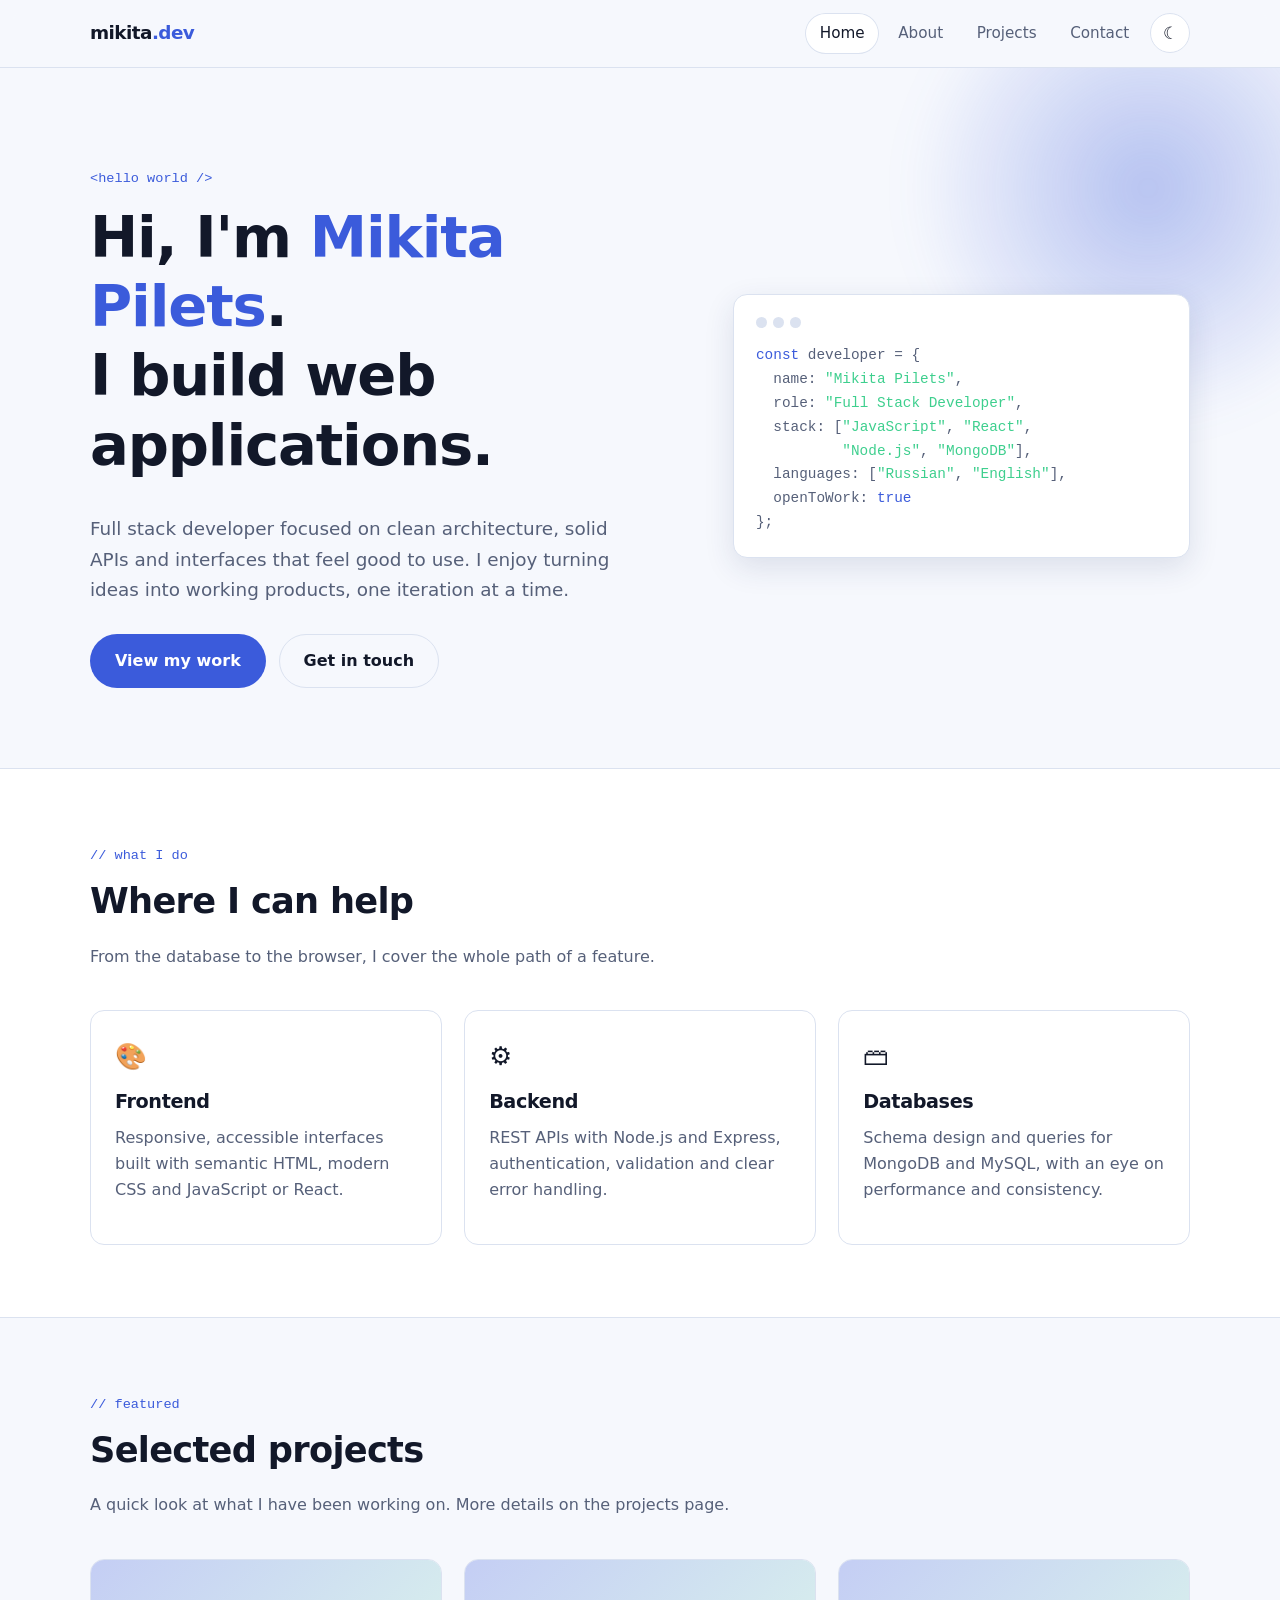
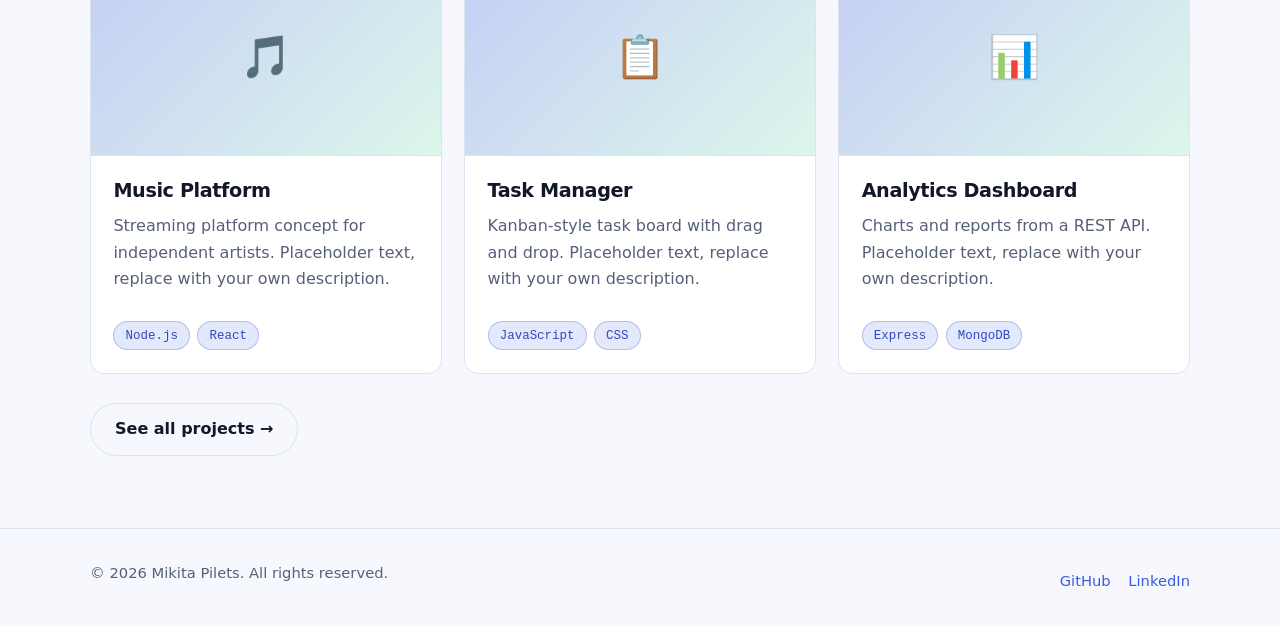
==== index.html @ 9023fb2d "feat: add portfolio website pages, styles and scripts" ====
<!DOCTYPE html>
<html lang="en" data-theme="dark">
<head>
  <meta charset="UTF-8">
  <meta name="viewport" content="width=device-width, initial-scale=1">
  <title>Mikita Pilets | Full Stack Developer</title>
  <meta name="description" content="Portfolio of Mikita Pilets, a full stack developer building web applications with JavaScript, React, Node.js and databases.">
  <meta name="theme-color" content="#0b0f1a">
  <link rel="icon" href="assets/favicon.svg" type="image/svg+xml">
  <link rel="stylesheet" href="css/style.css">
  <!-- Apply the saved theme before first paint to avoid a flash -->
  <script>
    (function () {
      try {
        var saved = localStorage.getItem("theme");
        var light = window.matchMedia("(prefers-color-scheme: light)").matches;
        document.documentElement.setAttribute("data-theme", saved || (light ? "light" : "dark"));
      } catch (e) {}
    })();
  </script>
  <script src="js/main.js" defer></script>
</head>
<body>
  <a class="skip-link" href="#main">Skip to content</a>

  <header class="site-header">
    <div class="container site-header__inner">
      <a class="logo" href="index.html" aria-label="Home">mikita<span>.dev</span></a>
      <nav class="nav" aria-label="Main navigation">
        <ul class="nav__list" id="nav-list">
          <li><a class="nav__link" href="index.html" aria-current="page">Home</a></li>
          <li><a class="nav__link" href="about.html">About</a></li>
          <li><a class="nav__link" href="projects.html">Projects</a></li>
          <li><a class="nav__link" href="contact.html">Contact</a></li>
        </ul>
        <button class="icon-btn" id="theme-toggle" type="button" aria-label="Switch theme">&#9728;</button>
        <button class="icon-btn nav-toggle" id="nav-toggle" type="button" aria-expanded="false" aria-controls="nav-list" aria-label="Toggle menu">&#9776;</button>
      </nav>
    </div>
  </header>

  <main id="main">
    <section class="hero">
      <div class="container hero__grid">
        <div>
          <span class="eyebrow">&lt;hello world /&gt;</span>
          <h1>Hi, I'm <span class="accent">Mikita Pilets</span>.<br>I build web applications.</h1>
          <p class="hero__lead">
            Full stack developer focused on clean architecture, solid APIs and
            interfaces that feel good to use. I enjoy turning ideas into
            working products, one iteration at a time.
          </p>
          <div class="btn-row">
            <a class="btn btn--primary" href="projects.html">View my work</a>
            <a class="btn btn--ghost" href="contact.html">Get in touch</a>
          </div>
        </div>

        <aside class="hero__card" aria-hidden="true">
          <div class="dots"><i></i><i></i><i></i></div>
<pre><span class="k">const</span> developer = {
  name: <span class="s">"Mikita Pilets"</span>,
  role: <span class="s">"Full Stack Developer"</span>,
  stack: [<span class="s">"JavaScript"</span>, <span class="s">"React"</span>,
          <span class="s">"Node.js"</span>, <span class="s">"MongoDB"</span>],
  languages: [<span class="s">"Russian"</span>, <span class="s">"English"</span>],
  openToWork: <span class="k">true</span>
};</pre>
        </aside>
      </div>
    </section>

    <section class="section section--alt">
      <div class="container">
        <div class="section__head reveal">
          <span class="eyebrow">// what I do</span>
          <h2>Where I can help</h2>
          <p class="muted">From the database to the browser, I cover the whole path of a feature.</p>
        </div>

        <div class="grid grid--3">
          <article class="card reveal">
            <div class="card__icon" aria-hidden="true">&#127912;</div>
            <h3>Frontend</h3>
            <p class="muted">Responsive, accessible interfaces built with semantic HTML, modern CSS and JavaScript or React.</p>
          </article>
          <article class="card reveal">
            <div class="card__icon" aria-hidden="true">&#9881;</div>
            <h3>Backend</h3>
            <p class="muted">REST APIs with Node.js and Express, authentication, validation and clear error handling.</p>
          </article>
          <article class="card reveal">
            <div class="card__icon" aria-hidden="true">&#128451;</div>
            <h3>Databases</h3>
            <p class="muted">Schema design and queries for MongoDB and MySQL, with an eye on performance and consistency.</p>
          </article>
        </div>
      </div>
    </section>

    <section class="section">
      <div class="container">
        <div class="section__head reveal">
          <span class="eyebrow">// featured</span>
          <h2>Selected projects</h2>
          <p class="muted">A quick look at what I have been working on. More details on the projects page.</p>
        </div>

        <div class="grid grid--3">
          <article class="card project reveal">
            <div class="project__thumb" aria-hidden="true">&#127925;</div>
            <div class="project__body">
              <h3>Music Platform</h3>
              <p class="muted">Streaming platform concept for independent artists. Placeholder text, replace with your own description.</p>
              <ul class="tags"><li class="tag">Node.js</li><li class="tag">React</li></ul>
            </div>
          </article>
          <article class="card project reveal">
            <div class="project__thumb" aria-hidden="true">&#128203;</div>
            <div class="project__body">
              <h3>Task Manager</h3>
              <p class="muted">Kanban-style task board with drag and drop. Placeholder text, replace with your own description.</p>
              <ul class="tags"><li class="tag">JavaScript</li><li class="tag">CSS</li></ul>
            </div>
          </article>
          <article class="card project reveal">
            <div class="project__thumb" aria-hidden="true">&#128202;</div>
            <div class="project__body">
              <h3>Analytics Dashboard</h3>
              <p class="muted">Charts and reports from a REST API. Placeholder text, replace with your own description.</p>
              <ul class="tags"><li class="tag">Express</li><li class="tag">MongoDB</li></ul>
            </div>
          </article>
        </div>

        <div class="btn-row">
          <a class="btn btn--ghost" href="projects.html">See all projects &rarr;</a>
        </div>
      </div>
    </section>
  </main>

  <footer class="site-footer">
    <div class="container site-footer__inner">
      <p>&copy; <span id="year">2026</span> Mikita Pilets. All rights reserved.</p>
      <ul class="social">
        <li><a href="https://github.com/mykytapilec" target="_blank" rel="noopener noreferrer">GitHub</a></li>
        <li><a href="https://www.linkedin.com/in/YOUR_LINKEDIN/" target="_blank" rel="noopener noreferrer">LinkedIn</a></li>
      </ul>
    </div>
  </footer>
</body>
</html>
---- css/style.css ----
/* ==========================================================================
   Portfolio stylesheet
   Structure: tokens -> base -> layout -> components -> pages -> responsive
   ========================================================================== */

/* ---------- Design tokens ---------- */
:root {
  --bg: #0b0f1a;
  --bg-elevated: #121829;
  --bg-card: #161d31;
  --border: #243049;
  --text: #e6eaf5;
  --text-muted: #98a2bd;
  --accent: #6c8cff;
  --accent-strong: #8aa4ff;
  --accent-contrast: #0b0f1a;
  --success: #3ecf8e;
  --danger: #ff6b7a;
  --shadow: 0 10px 30px rgba(0, 0, 0, 0.35);

  --radius: 14px;
  --radius-sm: 8px;
  --container: 1100px;
  --header-h: 68px;
  --font: system-ui, -apple-system, "Segoe UI", Roboto, "Helvetica Neue", Arial, sans-serif;
  --font-mono: ui-monospace, SFMono-Regular, Menlo, Consolas, monospace;
}

:root[data-theme="light"] {
  --bg: #f6f8fd;
  --bg-elevated: #ffffff;
  --bg-card: #ffffff;
  --border: #dbe2f0;
  --text: #121829;
  --text-muted: #566079;
  --accent: #3b5bdb;
  --accent-strong: #2f4ac0;
  --accent-contrast: #ffffff;
  --shadow: 0 10px 30px rgba(30, 50, 100, 0.12);
}

/* ---------- Base ---------- */
*,
*::before,
*::after {
  box-sizing: border-box;
}

html {
  scroll-behavior: smooth;
  -webkit-text-size-adjust: 100%;
}

body {
  margin: 0;
  font-family: var(--font);
  background: var(--bg);
  color: var(--text);
  line-height: 1.65;
  min-height: 100vh;
  display: flex;
  flex-direction: column;
  transition: background 0.25s ease, color 0.25s ease;
}

main {
  flex: 1;
}

img,
svg {
  max-width: 100%;
  display: block;
}

a {
  color: var(--accent);
  text-decoration: none;
}

a:hover {
  color: var(--accent-strong);
}

h1,
h2,
h3 {
  line-height: 1.2;
  margin: 0 0 0.6em;
  letter-spacing: -0.02em;
}

h1 { font-size: clamp(2.2rem, 5vw, 3.6rem); }
h2 { font-size: clamp(1.6rem, 3.2vw, 2.2rem); }
h3 { font-size: 1.2rem; }

p { margin: 0 0 1em; }

:focus-visible {
  outline: 3px solid var(--accent);
  outline-offset: 3px;
  border-radius: 4px;
}

.skip-link {
  position: absolute;
  left: -999px;
  top: 8px;
  background: var(--accent);
  color: var(--accent-contrast);
  padding: 8px 14px;
  border-radius: var(--radius-sm);
  z-index: 200;
}

.skip-link:focus {
  left: 8px;
}

/* ---------- Layout ---------- */
.container {
  width: min(100% - 2rem, var(--container));
  margin-inline: auto;
}

.section {
  padding: 4.5rem 0;
}

.section--alt {
  background: var(--bg-elevated);
  border-block: 1px solid var(--border);
}

.section__head {
  max-width: 640px;
  margin-bottom: 2.5rem;
}

.eyebrow {
  display: inline-block;
  font-family: var(--font-mono);
  font-size: 0.85rem;
  color: var(--accent);
  margin-bottom: 0.8rem;
}

.muted {
  color: var(--text-muted);
}

/* ---------- Header / navigation ---------- */
.site-header {
  position: sticky;
  top: 0;
  z-index: 100;
  height: var(--header-h);
  background: color-mix(in srgb, var(--bg) 85%, transparent);
  backdrop-filter: blur(10px);
  border-bottom: 1px solid var(--border);
}

.site-header__inner {
  height: 100%;
  display: flex;
  align-items: center;
  justify-content: space-between;
  gap: 1rem;
}

.logo {
  font-weight: 800;
  font-size: 1.15rem;
  color: var(--text);
  letter-spacing: -0.03em;
}

.logo span {
  color: var(--accent);
}

.nav {
  display: flex;
  align-items: center;
  gap: 0.4rem;
}

.nav__list {
  display: flex;
  gap: 0.3rem;
  list-style: none;
  margin: 0;
  padding: 0;
}

.nav__link {
  display: block;
  padding: 0.5rem 0.9rem;
  border-radius: 999px;
  color: var(--text-muted);
  font-weight: 500;
  font-size: 0.95rem;
}

.nav__link:hover {
  color: var(--text);
  background: var(--bg-card);
}

.nav__link[aria-current="page"] {
  color: var(--text);
  background: var(--bg-card);
  box-shadow: inset 0 0 0 1px var(--border);
}

.icon-btn {
  display: inline-grid;
  place-items: center;
  width: 40px;
  height: 40px;
  border-radius: 50%;
  border: 1px solid var(--border);
  background: var(--bg-card);
  color: var(--text);
  cursor: pointer;
  font-size: 1.05rem;
  transition: transform 0.15s ease, border-color 0.15s ease;
}

.icon-btn:hover {
  border-color: var(--accent);
  transform: translateY(-1px);
}

.nav-toggle {
  display: none;
}

/* ---------- Buttons ---------- */
.btn {
  display: inline-flex;
  align-items: center;
  gap: 0.5rem;
  padding: 0.8rem 1.5rem;
  border-radius: 999px;
  border: 1px solid transparent;
  font: inherit;
  font-weight: 600;
  cursor: pointer;
  transition: transform 0.15s ease, background 0.15s ease, border-color 0.15s ease;
}

.btn:hover {
  transform: translateY(-2px);
}

.btn--primary {
  background: var(--accent);
  color: var(--accent-contrast);
}

.btn--primary:hover {
  background: var(--accent-strong);
  color: var(--accent-contrast);
}

.btn--ghost {
  background: transparent;
  color: var(--text);
  border-color: var(--border);
}

.btn--ghost:hover {
  border-color: var(--accent);
  color: var(--text);
}

.btn[disabled] {
  opacity: 0.6;
  cursor: not-allowed;
  transform: none;
}

.btn-row {
  display: flex;
  flex-wrap: wrap;
  gap: 0.8rem;
  margin-top: 1.8rem;
}

/* ---------- Hero ---------- */
.hero {
  padding: 6rem 0 5rem;
  position: relative;
  overflow: hidden;
}

.hero::before {
  content: "";
  position: absolute;
  inset: -20% -10% auto auto;
  width: 520px;
  height: 520px;
  background: radial-gradient(circle, color-mix(in srgb, var(--accent) 35%, transparent), transparent 65%);
  filter: blur(20px);
  z-index: -1;
}

.hero__grid {
  display: grid;
  grid-template-columns: 1.3fr 1fr;
  gap: 3rem;
  align-items: center;
}

.hero h1 .accent {
  color: var(--accent);
}

.hero__lead {
  font-size: 1.15rem;
  color: var(--text-muted);
  max-width: 540px;
}

.hero__card {
  background: var(--bg-card);
  border: 1px solid var(--border);
  border-radius: var(--radius);
  padding: 1.4rem;
  box-shadow: var(--shadow);
  font-family: var(--font-mono);
  font-size: 0.9rem;
}

.hero__card .dots {
  display: flex;
  gap: 6px;
  margin-bottom: 1rem;
}

.hero__card .dots i {
  width: 11px;
  height: 11px;
  border-radius: 50%;
  background: var(--border);
}

.hero__card pre {
  margin: 0;
  white-space: pre-wrap;
  color: var(--text-muted);
}

.hero__card .k { color: var(--accent); }
.hero__card .s { color: var(--success); }

/* ---------- Cards / grids ---------- */
.grid {
  display: grid;
  gap: 1.4rem;
}

.grid--3 { grid-template-columns: repeat(3, 1fr); }
.grid--2 { grid-template-columns: repeat(2, 1fr); }

.card {
  background: var(--bg-card);
  border: 1px solid var(--border);
  border-radius: var(--radius);
  padding: 1.5rem;
  transition: transform 0.2s ease, border-color 0.2s ease, box-shadow 0.2s ease;
}

.card:hover {
  transform: translateY(-4px);
  border-color: var(--accent);
  box-shadow: var(--shadow);
}

.card__icon {
  font-size: 1.6rem;
  margin-bottom: 0.8rem;
}

/* ---------- Tags ---------- */
.tags {
  display: flex;
  flex-wrap: wrap;
  gap: 0.45rem;
  list-style: none;
  padding: 0;
  margin: 0.8rem 0 0;
}

.tag {
  font-family: var(--font-mono);
  font-size: 0.78rem;
  padding: 0.2rem 0.7rem;
  border-radius: 999px;
  background: color-mix(in srgb, var(--accent) 14%, transparent);
  color: var(--accent-strong);
  border: 1px solid color-mix(in srgb, var(--accent) 30%, transparent);
}

/* ---------- Projects ---------- */
.filters {
  display: flex;
  flex-wrap: wrap;
  gap: 0.6rem;
  margin-bottom: 2rem;
}

.filter-btn {
  font: inherit;
  font-size: 0.9rem;
  padding: 0.45rem 1.1rem;
  border-radius: 999px;
  border: 1px solid var(--border);
  background: transparent;
  color: var(--text-muted);
  cursor: pointer;
}

.filter-btn:hover {
  color: var(--text);
  border-color: var(--accent);
}

.filter-btn.is-active {
  background: var(--accent);
  border-color: var(--accent);
  color: var(--accent-contrast);
}

.project {
  display: flex;
  flex-direction: column;
  padding: 0;
  overflow: hidden;
}

.project__thumb {
  aspect-ratio: 16 / 9;
  display: grid;
  place-items: center;
  font-size: 2.6rem;
  background: linear-gradient(135deg,
      color-mix(in srgb, var(--accent) 30%, var(--bg-card)),
      color-mix(in srgb, var(--success) 18%, var(--bg-card)));
  border-bottom: 1px solid var(--border);
}

.project__body {
  padding: 1.4rem;
  display: flex;
  flex-direction: column;
  flex: 1;
}

.project__links {
  display: flex;
  gap: 1rem;
  margin-top: auto;
  padding-top: 1.1rem;
  font-weight: 600;
  font-size: 0.92rem;
}

.project.is-hidden {
  display: none;
}

/* ---------- Skills ---------- */
.skill {
  margin-bottom: 1.1rem;
}

.skill__row {
  display: flex;
  justify-content: space-between;
  font-size: 0.92rem;
  margin-bottom: 0.35rem;
}

.skill__bar {
  height: 8px;
  border-radius: 999px;
  background: var(--border);
  overflow: hidden;
}

.skill__fill {
  height: 100%;
  width: 0;
  border-radius: inherit;
  background: linear-gradient(90deg, var(--accent), var(--success));
  transition: width 1s ease;
}

/* ---------- About ---------- */
.about__grid {
  display: grid;
  grid-template-columns: 280px 1fr;
  gap: 3rem;
  align-items: start;
}

.avatar {
  aspect-ratio: 1;
  border-radius: var(--radius);
  display: grid;
  place-items: center;
  font-size: 5rem;
  font-weight: 800;
  color: var(--accent-contrast);
  background: linear-gradient(135deg, var(--accent), var(--success));
  box-shadow: var(--shadow);
}

.timeline {
  list-style: none;
  margin: 0;
  padding: 0 0 0 1.4rem;
  border-left: 2px solid var(--border);
}

.timeline li {
  position: relative;
  padding-bottom: 1.6rem;
}

.timeline li::before {
  content: "";
  position: absolute;
  left: calc(-1.4rem - 7px);
  top: 0.45rem;
  width: 12px;
  height: 12px;
  border-radius: 50%;
  background: var(--accent);
  border: 2px solid var(--bg);
}

.timeline time {
  font-family: var(--font-mono);
  font-size: 0.82rem;
  color: var(--accent);
}

/* ---------- Contact form ---------- */
.contact__grid {
  display: grid;
  grid-template-columns: 1fr 1.3fr;
  gap: 3rem;
  align-items: start;
}

.contact-list {
  list-style: none;
  margin: 1.5rem 0 0;
  padding: 0;
  display: grid;
  gap: 0.9rem;
}

.form {
  background: var(--bg-card);
  border: 1px solid var(--border);
  border-radius: var(--radius);
  padding: 1.8rem;
}

.field {
  margin-bottom: 1.2rem;
}

.field label {
  display: block;
  font-weight: 600;
  font-size: 0.92rem;
  margin-bottom: 0.4rem;
}

.field input,
.field textarea {
  width: 100%;
  font: inherit;
  color: var(--text);
  background: var(--bg);
  border: 1px solid var(--border);
  border-radius: var(--radius-sm);
  padding: 0.75rem 0.9rem;
  transition: border-color 0.15s ease, box-shadow 0.15s ease;
}

.field textarea {
  min-height: 150px;
  resize: vertical;
}

.field input:focus,
.field textarea:focus {
  outline: none;
  border-color: var(--accent);
  box-shadow: 0 0 0 3px color-mix(in srgb, var(--accent) 25%, transparent);
}

.field.has-error input,
.field.has-error textarea {
  border-color: var(--danger);
}

.field__error {
  display: block;
  min-height: 1.2em;
  margin-top: 0.3rem;
  font-size: 0.82rem;
  color: var(--danger);
}

.hp-field {
  position: absolute;
  left: -9999px;
  height: 0;
  overflow: hidden;
}

.form__status {
  margin-top: 1rem;
  padding: 0.8rem 1rem;
  border-radius: var(--radius-sm);
  font-size: 0.92rem;
  display: none;
}

.form__status.is-visible { display: block; }

.form__status.is-success {
  background: color-mix(in srgb, var(--success) 15%, transparent);
  color: var(--success);
  border: 1px solid color-mix(in srgb, var(--success) 40%, transparent);
}

.form__status.is-error {
  background: color-mix(in srgb, var(--danger) 15%, transparent);
  color: var(--danger);
  border: 1px solid color-mix(in srgb, var(--danger) 40%, transparent);
}

/* ---------- Footer ---------- */
.site-footer {
  border-top: 1px solid var(--border);
  padding: 2rem 0;
  color: var(--text-muted);
  font-size: 0.92rem;
}

.site-footer__inner {
  display: flex;
  flex-wrap: wrap;
  gap: 1rem;
  justify-content: space-between;
  align-items: center;
}

.social {
  display: flex;
  gap: 1.1rem;
  list-style: none;
  margin: 0;
  padding: 0;
}

/* ---------- Scroll reveal ---------- */
.reveal {
  opacity: 0;
  transform: translateY(18px);
  transition: opacity 0.6s ease, transform 0.6s ease;
}

.reveal.is-visible {
  opacity: 1;
  transform: none;
}

/* ---------- Responsive ---------- */
@media (max-width: 900px) {
  .grid--3 { grid-template-columns: repeat(2, 1fr); }
  .hero__grid,
  .about__grid,
  .contact__grid { grid-template-columns: 1fr; }
  .avatar { max-width: 200px; font-size: 4rem; }
}

@media (max-width: 720px) {
  .nav-toggle { display: inline-grid; }

  .nav__list {
    position: absolute;
    top: var(--header-h);
    left: 0;
    right: 0;
    flex-direction: column;
    gap: 0;
    padding: 0.6rem 1rem 1rem;
    background: var(--bg-elevated);
    border-bottom: 1px solid var(--border);
    display: none;
  }

  .nav__list.is-open { display: flex; }
  .nav__link { padding: 0.8rem 1rem; border-radius: var(--radius-sm); }

  .grid--3,
  .grid--2 { grid-template-columns: 1fr; }

  .section { padding: 3.2rem 0; }
  .hero { padding: 3.5rem 0 3rem; }
}

@media (prefers-reduced-motion: reduce) {
  *,
  *::before,
  *::after {
    animation: none !important;
    transition: none !important;
    scroll-behavior: auto !important;
  }

  .reveal { opacity: 1; transform: none; }
}
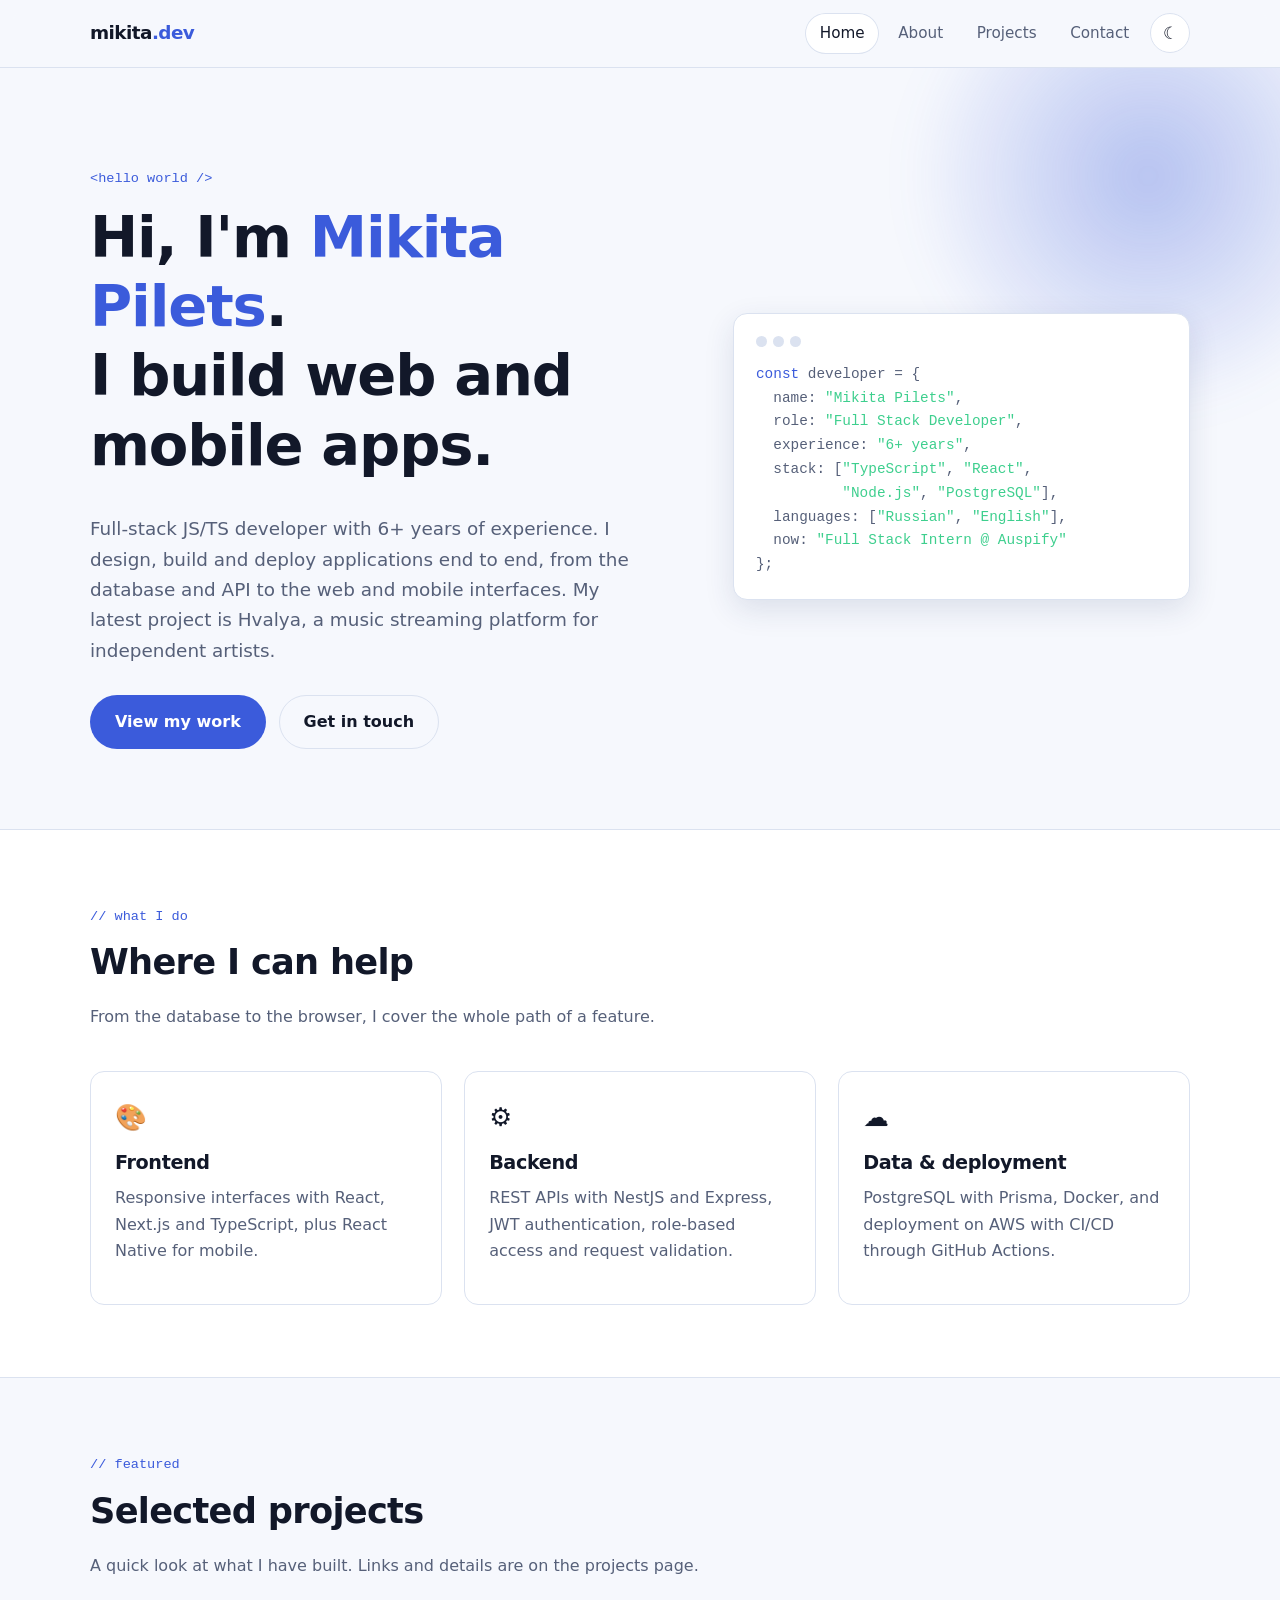
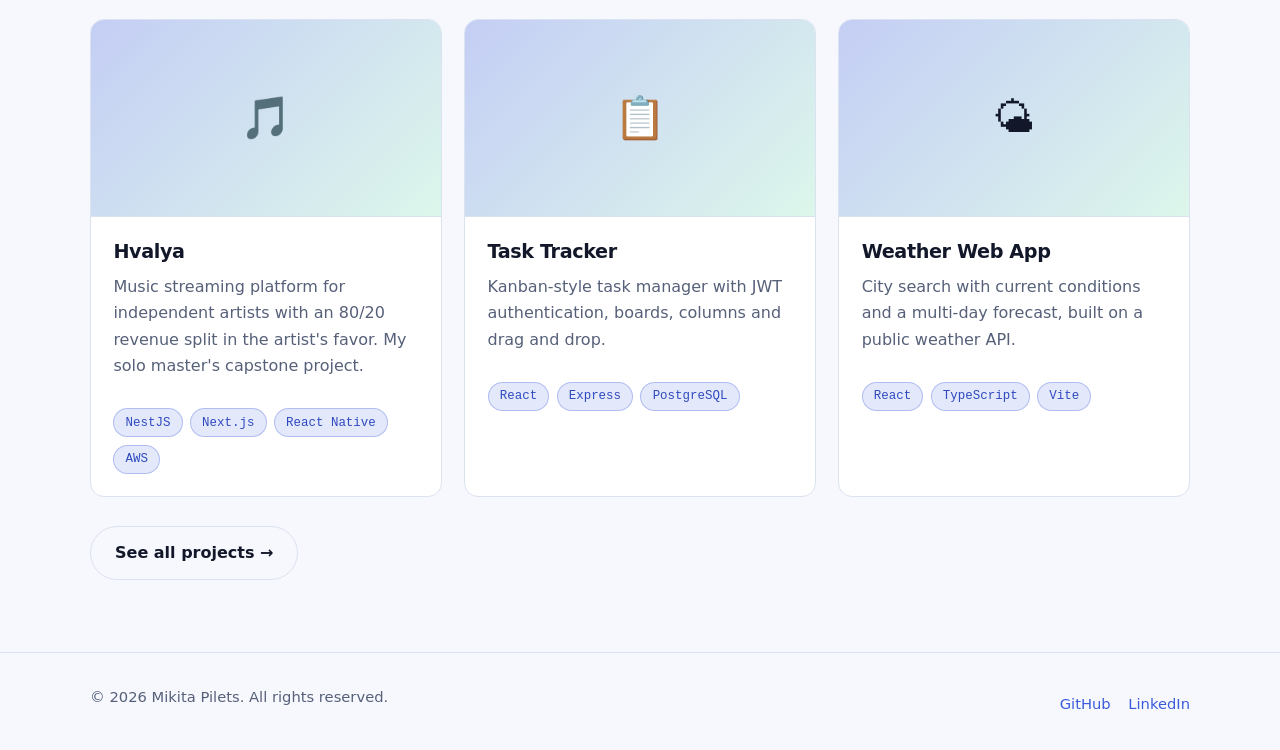
==== commit e091cea3: "feat: add photo, CV and real work experience" ====
--- a/index.html
+++ b/index.html
@@ -4,7 +4,7 @@
   <meta charset="UTF-8">
   <meta name="viewport" content="width=device-width, initial-scale=1">
   <title>Mikita Pilets | Full Stack Developer</title>
-  <meta name="description" content="Portfolio of Mikita Pilets, a full stack developer building web applications with JavaScript, React, Node.js and databases.">
+  <meta name="description" content="Portfolio of Mikita Pilets, a full-stack JS/TS developer with 6+ years of experience building web and mobile applications with React, Node.js and PostgreSQL.">
   <meta name="theme-color" content="#0b0f1a">
   <link rel="icon" href="assets/favicon.svg" type="image/svg+xml">
   <link rel="stylesheet" href="css/style.css">
@@ -44,11 +44,12 @@
       <div class="container hero__grid">
         <div>
           <span class="eyebrow">&lt;hello world /&gt;</span>
-          <h1>Hi, I'm <span class="accent">Mikita Pilets</span>.<br>I build web applications.</h1>
+          <h1>Hi, I'm <span class="accent">Mikita Pilets</span>.<br>I build web and mobile apps.</h1>
           <p class="hero__lead">
-            Full stack developer focused on clean architecture, solid APIs and
-            interfaces that feel good to use. I enjoy turning ideas into
-            working products, one iteration at a time.
+            Full-stack JS/TS developer with 6+ years of experience. I design,
+            build and deploy applications end to end, from the database and API
+            to the web and mobile interfaces. My latest project is Hvalya, a
+            music streaming platform for independent artists.
           </p>
           <div class="btn-row">
             <a class="btn btn--primary" href="projects.html">View my work</a>
@@ -61,10 +62,11 @@
 <pre><span class="k">const</span> developer = {
   name: <span class="s">"Mikita Pilets"</span>,
   role: <span class="s">"Full Stack Developer"</span>,
-  stack: [<span class="s">"JavaScript"</span>, <span class="s">"React"</span>,
-          <span class="s">"Node.js"</span>, <span class="s">"MongoDB"</span>],
+  experience: <span class="s">"6+ years"</span>,
+  stack: [<span class="s">"TypeScript"</span>, <span class="s">"React"</span>,
+          <span class="s">"Node.js"</span>, <span class="s">"PostgreSQL"</span>],
   languages: [<span class="s">"Russian"</span>, <span class="s">"English"</span>],
-  openToWork: <span class="k">true</span>
+  now: <span class="s">"Full Stack Intern @ Auspify"</span>
 };</pre>
         </aside>
       </div>
@@ -82,17 +84,17 @@
           <article class="card reveal">
             <div class="card__icon" aria-hidden="true">&#127912;</div>
             <h3>Frontend</h3>
-            <p class="muted">Responsive, accessible interfaces built with semantic HTML, modern CSS and JavaScript or React.</p>
+            <p class="muted">Responsive interfaces with React, Next.js and TypeScript, plus React Native for mobile.</p>
           </article>
           <article class="card reveal">
             <div class="card__icon" aria-hidden="true">&#9881;</div>
             <h3>Backend</h3>
-            <p class="muted">REST APIs with Node.js and Express, authentication, validation and clear error handling.</p>
+            <p class="muted">REST APIs with NestJS and Express, JWT authentication, role-based access and request validation.</p>
           </article>
           <article class="card reveal">
-            <div class="card__icon" aria-hidden="true">&#128451;</div>
-            <h3>Databases</h3>
-            <p class="muted">Schema design and queries for MongoDB and MySQL, with an eye on performance and consistency.</p>
+            <div class="card__icon" aria-hidden="true">&#9729;</div>
+            <h3>Data &amp; deployment</h3>
+            <p class="muted">PostgreSQL with Prisma, Docker, and deployment on AWS with CI/CD through GitHub Actions.</p>
           </article>
         </div>
       </div>
@@ -103,32 +105,32 @@
         <div class="section__head reveal">
           <span class="eyebrow">// featured</span>
           <h2>Selected projects</h2>
-          <p class="muted">A quick look at what I have been working on. More details on the projects page.</p>
+          <p class="muted">A quick look at what I have built. Links and details are on the projects page.</p>
         </div>
 
         <div class="grid grid--3">
           <article class="card project reveal">
             <div class="project__thumb" aria-hidden="true">&#127925;</div>
             <div class="project__body">
-              <h3>Music Platform</h3>
-              <p class="muted">Streaming platform concept for independent artists. Placeholder text, replace with your own description.</p>
-              <ul class="tags"><li class="tag">Node.js</li><li class="tag">React</li></ul>
+              <h3>Hvalya</h3>
+              <p class="muted">Music streaming platform for independent artists with an 80/20 revenue split in the artist's favor. My solo master's capstone project.</p>
+              <ul class="tags"><li class="tag">NestJS</li><li class="tag">Next.js</li><li class="tag">React Native</li><li class="tag">AWS</li></ul>
             </div>
           </article>
           <article class="card project reveal">
             <div class="project__thumb" aria-hidden="true">&#128203;</div>
             <div class="project__body">
-              <h3>Task Manager</h3>
-              <p class="muted">Kanban-style task board with drag and drop. Placeholder text, replace with your own description.</p>
-              <ul class="tags"><li class="tag">JavaScript</li><li class="tag">CSS</li></ul>
+              <h3>Task Tracker</h3>
+              <p class="muted">Kanban-style task manager with JWT authentication, boards, columns and drag and drop.</p>
+              <ul class="tags"><li class="tag">React</li><li class="tag">Express</li><li class="tag">PostgreSQL</li></ul>
             </div>
           </article>
           <article class="card project reveal">
-            <div class="project__thumb" aria-hidden="true">&#128202;</div>
+            <div class="project__thumb" aria-hidden="true">&#127780;</div>
             <div class="project__body">
-              <h3>Analytics Dashboard</h3>
-              <p class="muted">Charts and reports from a REST API. Placeholder text, replace with your own description.</p>
-              <ul class="tags"><li class="tag">Express</li><li class="tag">MongoDB</li></ul>
+              <h3>Weather Web App</h3>
+              <p class="muted">City search with current conditions and a multi-day forecast, built on a public weather API.</p>
+              <ul class="tags"><li class="tag">React</li><li class="tag">TypeScript</li><li class="tag">Vite</li></ul>
             </div>
           </article>
         </div>
@@ -145,7 +147,7 @@
       <p>&copy; <span id="year">2026</span> Mikita Pilets. All rights reserved.</p>
       <ul class="social">
         <li><a href="https://github.com/mykytapilec" target="_blank" rel="noopener noreferrer">GitHub</a></li>
-        <li><a href="https://www.linkedin.com/in/YOUR_LINKEDIN/" target="_blank" rel="noopener noreferrer">LinkedIn</a></li>
+        <li><a href="https://www.linkedin.com/in/mikitapilets/" target="_blank" rel="noopener noreferrer">LinkedIn</a></li>
       </ul>
     </div>
   </footer>
--- a/css/style.css
+++ b/css/style.css
@@ -460,7 +460,8 @@
 
 .project__links {
   display: flex;
-  gap: 1rem;
+  flex-wrap: wrap;
+  gap: 0.4rem 1rem;
   margin-top: auto;
   padding-top: 1.1rem;
   font-weight: 600;
@@ -518,6 +519,22 @@
   box-shadow: var(--shadow);
 }
 
+.avatar-photo {
+  width: 100%;
+  height: auto;
+  aspect-ratio: 1;
+  object-fit: cover;
+  object-position: 50% 22%;
+  border-radius: var(--radius);
+  border: 1px solid var(--border);
+  box-shadow: var(--shadow);
+}
+
+
+.timeline + h2 {
+  margin-top: 2rem;
+}
+
 .timeline {
   list-style: none;
   margin: 0;
@@ -542,10 +559,21 @@
   border: 2px solid var(--bg);
 }
 
-.timeline time {
+.timeline time,
+.timeline__label {
   font-family: var(--font-mono);
   font-size: 0.82rem;
   color: var(--accent);
+}
+
+/* ---------- Skill groups ---------- */
+.skill-group {
+  margin-bottom: 1.4rem;
+}
+
+.skill-group h3 {
+  font-size: 1rem;
+  margin-bottom: 0.2rem;
 }
 
 /* ---------- Contact form ---------- */
@@ -691,6 +719,7 @@
   .about__grid,
   .contact__grid { grid-template-columns: 1fr; }
   .avatar { max-width: 200px; font-size: 4rem; }
+  .avatar-photo { max-width: 260px; }
 }
 
 @media (max-width: 720px) {
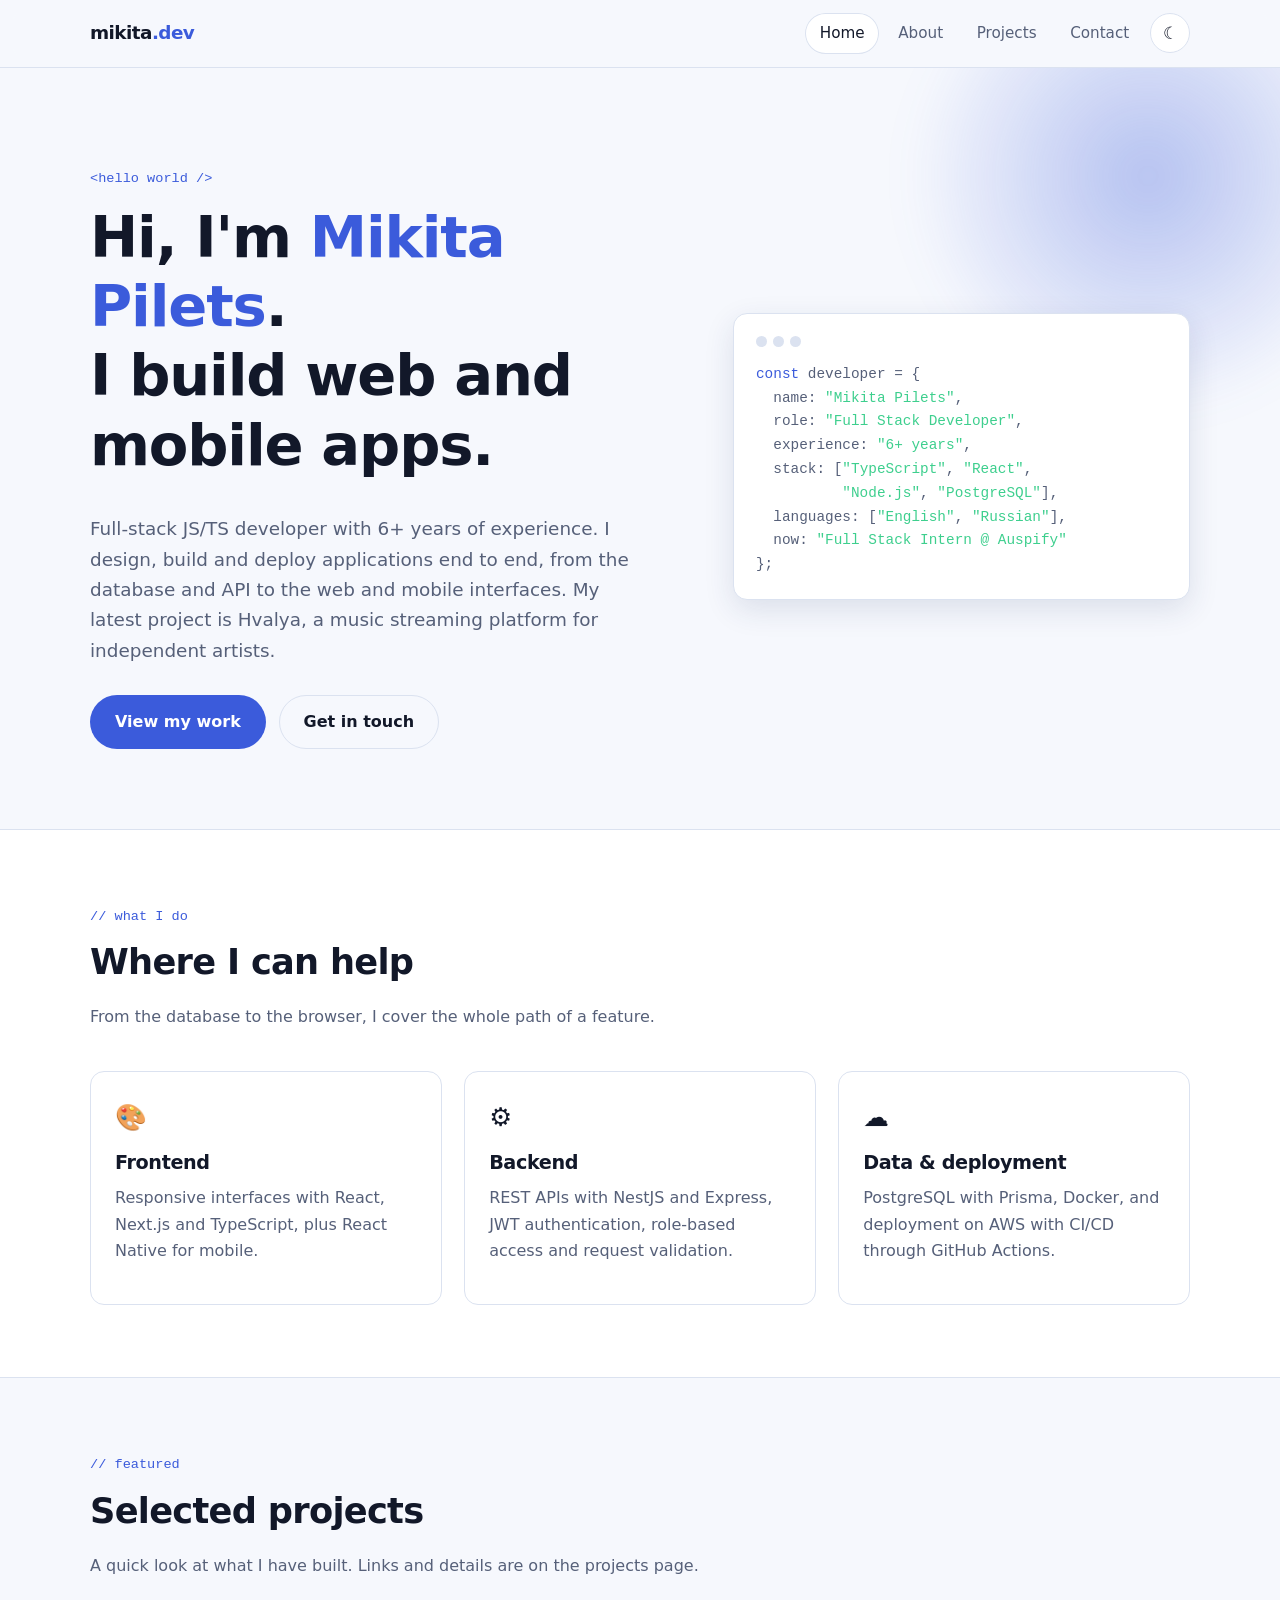
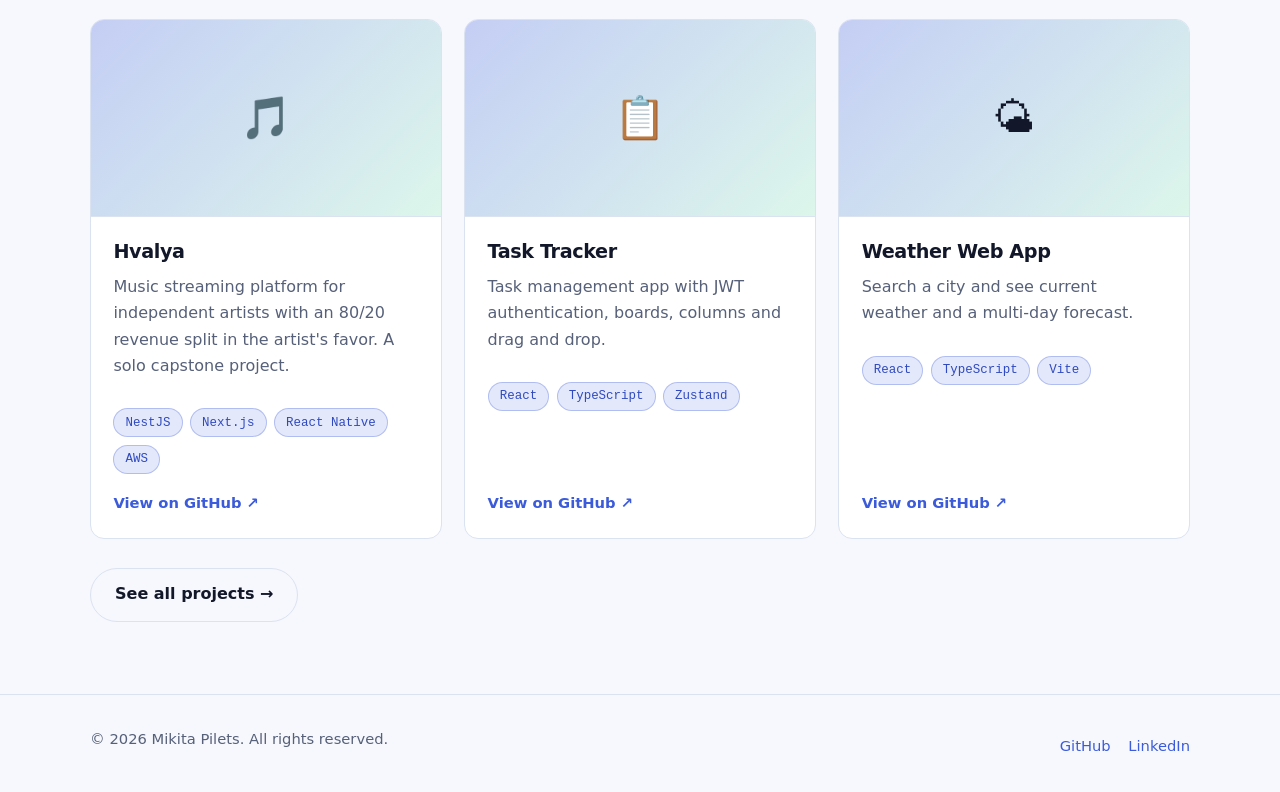
==== commit 178461ee: "fix: use real projects and make cards link to repositories" ====
--- a/index.html
+++ b/index.html
@@ -65,7 +65,7 @@
   experience: <span class="s">"6+ years"</span>,
   stack: [<span class="s">"TypeScript"</span>, <span class="s">"React"</span>,
           <span class="s">"Node.js"</span>, <span class="s">"PostgreSQL"</span>],
-  languages: [<span class="s">"Russian"</span>, <span class="s">"English"</span>],
+  languages: [<span class="s">"English"</span>, <span class="s">"Russian"</span>],
   now: <span class="s">"Full Stack Intern @ Auspify"</span>
 };</pre>
         </aside>
@@ -112,25 +112,40 @@
           <article class="card project reveal">
             <div class="project__thumb" aria-hidden="true">&#127925;</div>
             <div class="project__body">
-              <h3>Hvalya</h3>
-              <p class="muted">Music streaming platform for independent artists with an 80/20 revenue split in the artist's favor. My solo master's capstone project.</p>
+              <h3>
+                <a class="project__title-link" href="https://github.com/mykytapilec/hvalya" target="_blank" rel="noopener noreferrer">Hvalya<span class="sr-only"> (GitHub repository)</span></a>
+              </h3>
+              <p class="muted">Music streaming platform for independent artists with an 80/20 revenue split in the artist's favor. A solo capstone project.</p>
               <ul class="tags"><li class="tag">NestJS</li><li class="tag">Next.js</li><li class="tag">React Native</li><li class="tag">AWS</li></ul>
+              <div class="project__footer">
+                <span class="project__cta" aria-hidden="true">View on GitHub &#8599;</span>
+              </div>
             </div>
           </article>
           <article class="card project reveal">
             <div class="project__thumb" aria-hidden="true">&#128203;</div>
             <div class="project__body">
-              <h3>Task Tracker</h3>
-              <p class="muted">Kanban-style task manager with JWT authentication, boards, columns and drag and drop.</p>
-              <ul class="tags"><li class="tag">React</li><li class="tag">Express</li><li class="tag">PostgreSQL</li></ul>
+              <h3>
+                <a class="project__title-link" href="https://github.com/mykytapilec/task-tracker" target="_blank" rel="noopener noreferrer">Task Tracker<span class="sr-only"> (GitHub repository)</span></a>
+              </h3>
+              <p class="muted">Task management app with JWT authentication, boards, columns and drag and drop.</p>
+              <ul class="tags"><li class="tag">React</li><li class="tag">TypeScript</li><li class="tag">Zustand</li></ul>
+              <div class="project__footer">
+                <span class="project__cta" aria-hidden="true">View on GitHub &#8599;</span>
+              </div>
             </div>
           </article>
           <article class="card project reveal">
             <div class="project__thumb" aria-hidden="true">&#127780;</div>
             <div class="project__body">
-              <h3>Weather Web App</h3>
-              <p class="muted">City search with current conditions and a multi-day forecast, built on a public weather API.</p>
+              <h3>
+                <a class="project__title-link" href="https://github.com/mykytapilec/weather-web-app" target="_blank" rel="noopener noreferrer">Weather Web App<span class="sr-only"> (GitHub repository)</span></a>
+              </h3>
+              <p class="muted">Search a city and see current weather and a multi-day forecast.</p>
               <ul class="tags"><li class="tag">React</li><li class="tag">TypeScript</li><li class="tag">Vite</li></ul>
+              <div class="project__footer">
+                <span class="project__cta" aria-hidden="true">View on GitHub &#8599;</span>
+              </div>
             </div>
           </article>
         </div>
--- a/css/style.css
+++ b/css/style.css
@@ -451,6 +451,10 @@
   border-bottom: 1px solid var(--border);
 }
 
+.grid--2 .project__thumb {
+  aspect-ratio: 21 / 7;
+}
+
 .project__body {
   padding: 1.4rem;
   display: flex;
@@ -466,6 +470,82 @@
   padding-top: 1.1rem;
   font-weight: 600;
   font-size: 0.92rem;
+}
+
+/* Whole card is clickable: the title link is stretched over the card.
+   Interactive children (the demo button) sit above it with a higher z-index. */
+.project {
+  position: relative;
+  cursor: pointer;
+}
+
+.project__title-link {
+  color: inherit;
+}
+
+.project__title-link::after {
+  content: "";
+  position: absolute;
+  inset: 0;
+  z-index: 1;
+  border-radius: var(--radius);
+}
+
+.project__title-link:hover {
+  color: var(--accent-strong);
+}
+
+.project__title-link:focus-visible {
+  outline: none;
+}
+
+.project__title-link:focus-visible::after {
+  outline: 3px solid var(--accent);
+  outline-offset: 3px;
+}
+
+.project__footer {
+  display: flex;
+  align-items: center;
+  justify-content: space-between;
+  flex-wrap: wrap;
+  gap: 0.6rem 1rem;
+  margin-top: auto;
+  padding-top: 1.1rem;
+}
+
+.project__cta {
+  font-size: 0.92rem;
+  font-weight: 600;
+  color: var(--accent);
+  transition: transform 0.15s ease;
+}
+
+.project:hover .project__cta {
+  transform: translateX(3px);
+}
+
+.project__demo {
+  position: relative;
+  z-index: 2;
+  cursor: pointer;
+}
+
+.btn--sm {
+  padding: 0.45rem 1.1rem;
+  font-size: 0.88rem;
+}
+
+.sr-only {
+  position: absolute;
+  width: 1px;
+  height: 1px;
+  margin: -1px;
+  padding: 0;
+  overflow: hidden;
+  clip: rect(0, 0, 0, 0);
+  white-space: nowrap;
+  border: 0;
 }
 
 .project.is-hidden {
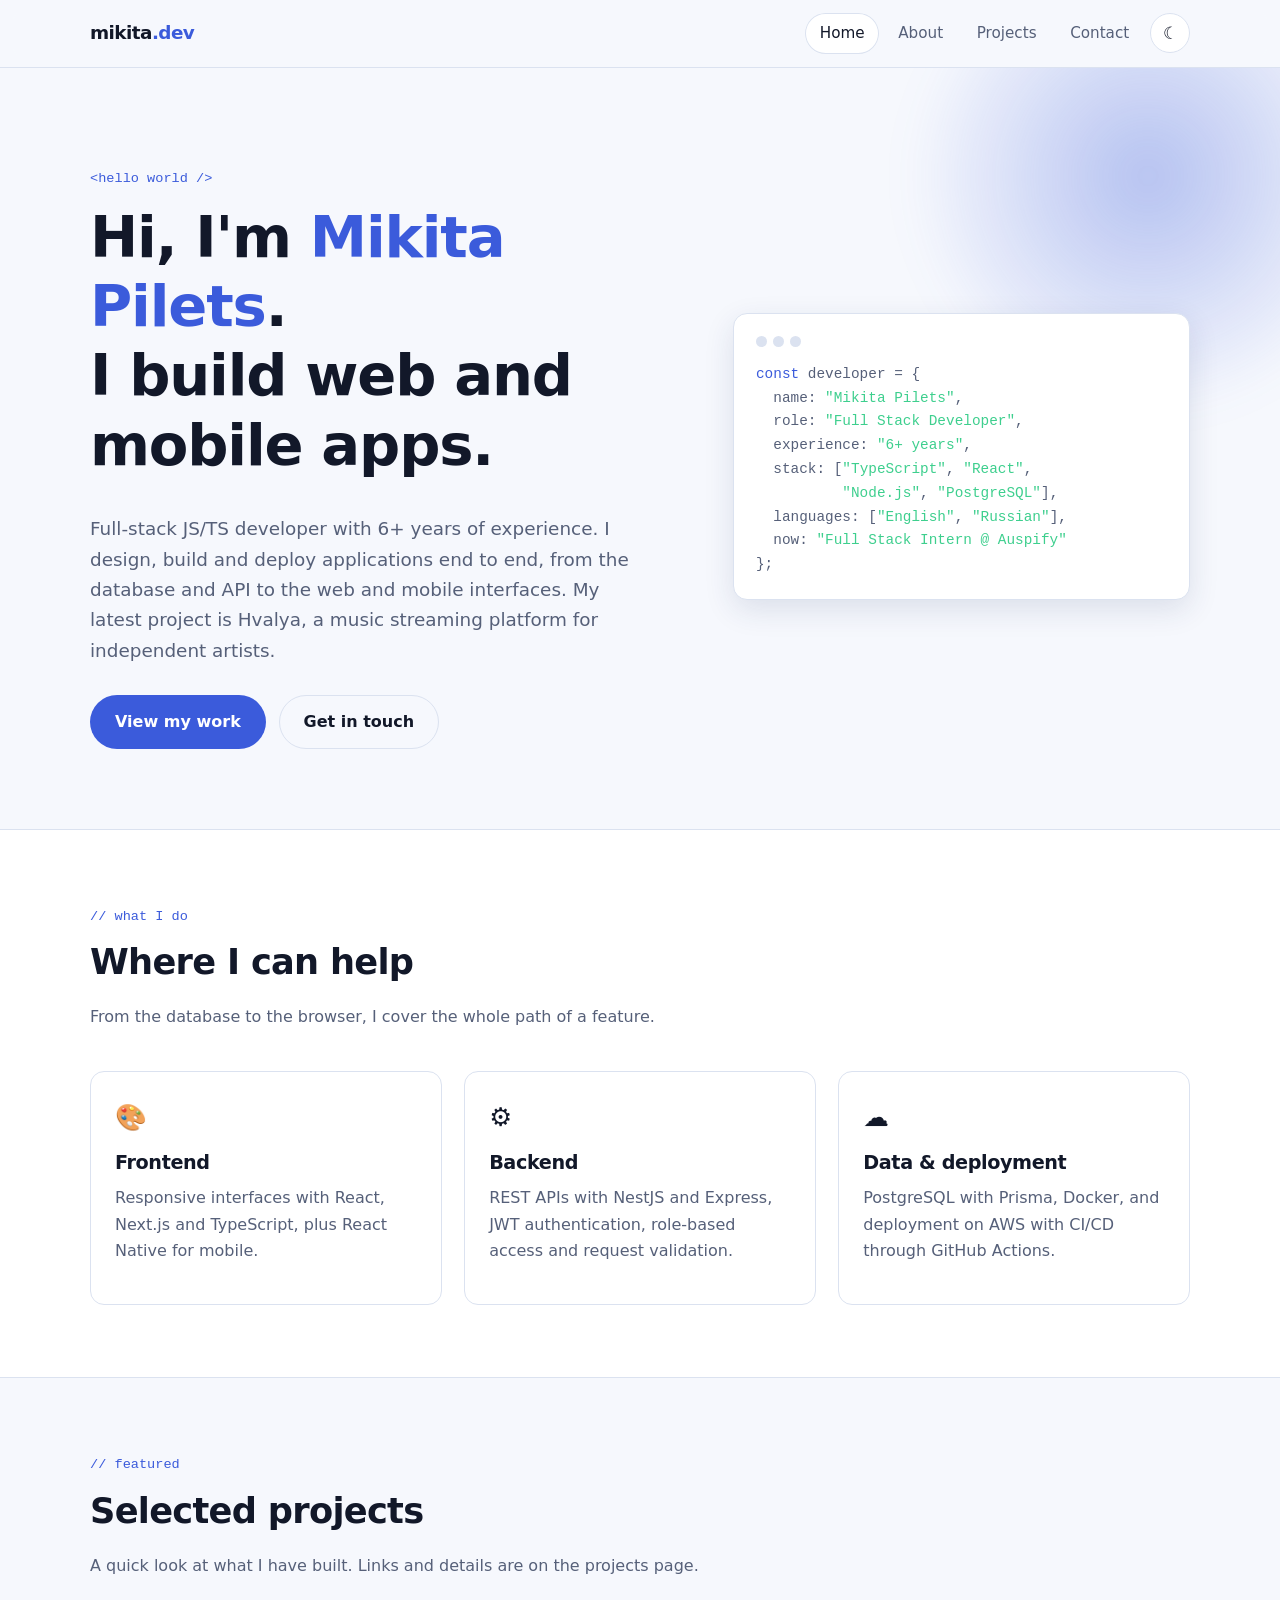
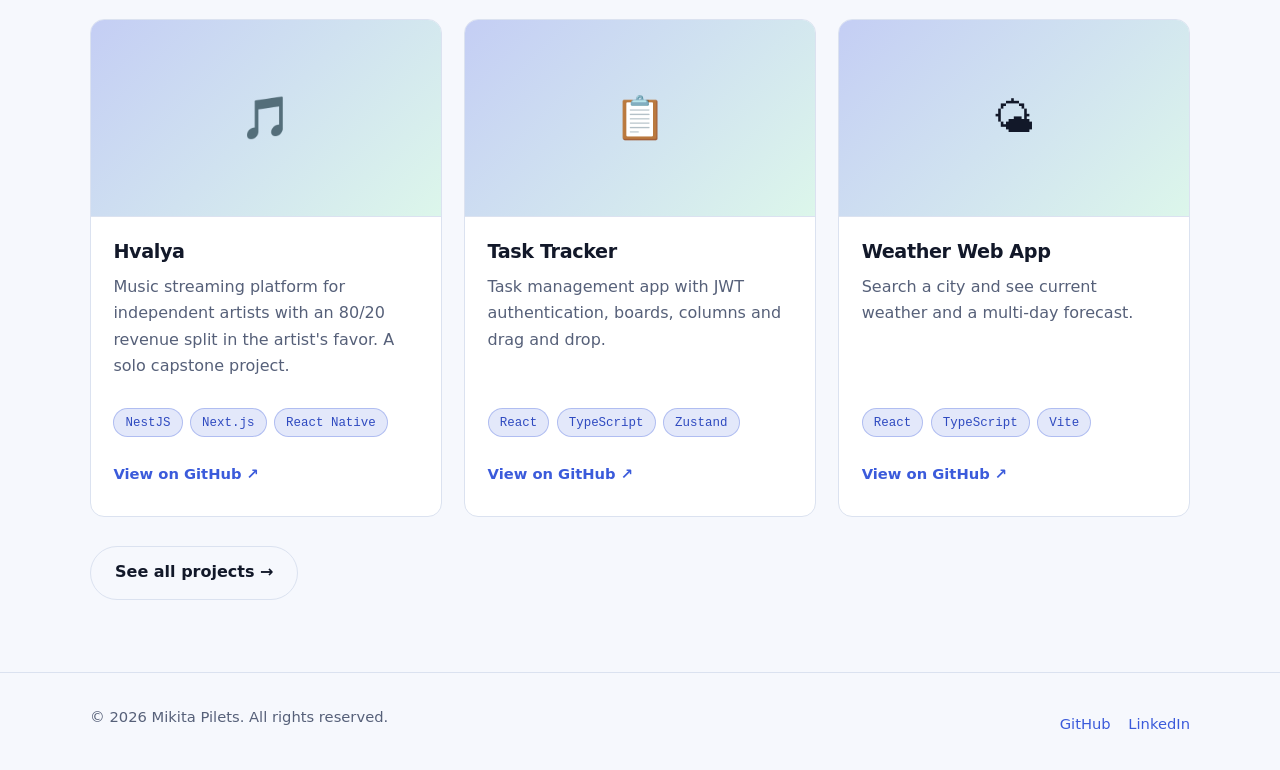
==== commit 576e0648: "chore: update README, remove unused code, align project cards - rewrite README (pages, features, str" ====
--- a/index.html
+++ b/index.html
@@ -116,7 +116,7 @@
                 <a class="project__title-link" href="https://github.com/mykytapilec/hvalya" target="_blank" rel="noopener noreferrer">Hvalya<span class="sr-only"> (GitHub repository)</span></a>
               </h3>
               <p class="muted">Music streaming platform for independent artists with an 80/20 revenue split in the artist's favor. A solo capstone project.</p>
-              <ul class="tags"><li class="tag">NestJS</li><li class="tag">Next.js</li><li class="tag">React Native</li><li class="tag">AWS</li></ul>
+              <ul class="tags"><li class="tag">NestJS</li><li class="tag">Next.js</li><li class="tag">React Native</li></ul>
               <div class="project__footer">
                 <span class="project__cta" aria-hidden="true">View on GitHub &#8599;</span>
               </div>
--- a/css/style.css
+++ b/css/style.css
@@ -404,35 +404,6 @@
 }
 
 /* ---------- Projects ---------- */
-.filters {
-  display: flex;
-  flex-wrap: wrap;
-  gap: 0.6rem;
-  margin-bottom: 2rem;
-}
-
-.filter-btn {
-  font: inherit;
-  font-size: 0.9rem;
-  padding: 0.45rem 1.1rem;
-  border-radius: 999px;
-  border: 1px solid var(--border);
-  background: transparent;
-  color: var(--text-muted);
-  cursor: pointer;
-}
-
-.filter-btn:hover {
-  color: var(--text);
-  border-color: var(--accent);
-}
-
-.filter-btn.is-active {
-  background: var(--accent);
-  border-color: var(--accent);
-  color: var(--accent-contrast);
-}
-
 .project {
   display: flex;
   flex-direction: column;
@@ -462,16 +433,6 @@
   flex: 1;
 }
 
-.project__links {
-  display: flex;
-  flex-wrap: wrap;
-  gap: 0.4rem 1rem;
-  margin-top: auto;
-  padding-top: 1.1rem;
-  font-weight: 600;
-  font-size: 0.92rem;
-}
-
 /* Whole card is clickable: the title link is stretched over the card.
    Interactive children (the demo button) sit above it with a higher z-index. */
 .project {
@@ -504,14 +465,20 @@
   outline-offset: 3px;
 }
 
+/* Tags and footer are pinned to the bottom, so cards in one row line up */
+.project__body .tags {
+  margin-top: auto;
+  padding-top: 0.8rem;
+}
+
 .project__footer {
   display: flex;
   align-items: center;
   justify-content: space-between;
   flex-wrap: wrap;
   gap: 0.6rem 1rem;
-  margin-top: auto;
-  padding-top: 1.1rem;
+  min-height: 2.4rem;
+  margin-top: 1.1rem;
 }
 
 .project__cta {
@@ -548,55 +515,12 @@
   border: 0;
 }
 
-.project.is-hidden {
-  display: none;
-}
-
-/* ---------- Skills ---------- */
-.skill {
-  margin-bottom: 1.1rem;
-}
-
-.skill__row {
-  display: flex;
-  justify-content: space-between;
-  font-size: 0.92rem;
-  margin-bottom: 0.35rem;
-}
-
-.skill__bar {
-  height: 8px;
-  border-radius: 999px;
-  background: var(--border);
-  overflow: hidden;
-}
-
-.skill__fill {
-  height: 100%;
-  width: 0;
-  border-radius: inherit;
-  background: linear-gradient(90deg, var(--accent), var(--success));
-  transition: width 1s ease;
-}
-
 /* ---------- About ---------- */
 .about__grid {
   display: grid;
   grid-template-columns: 280px 1fr;
   gap: 3rem;
   align-items: start;
-}
-
-.avatar {
-  aspect-ratio: 1;
-  border-radius: var(--radius);
-  display: grid;
-  place-items: center;
-  font-size: 5rem;
-  font-weight: 800;
-  color: var(--accent-contrast);
-  background: linear-gradient(135deg, var(--accent), var(--success));
-  box-shadow: var(--shadow);
 }
 
 .avatar-photo {
@@ -609,7 +533,6 @@
   border: 1px solid var(--border);
   box-shadow: var(--shadow);
 }
-
 
 .timeline + h2 {
   margin-top: 2rem;
@@ -639,8 +562,7 @@
   border: 2px solid var(--bg);
 }
 
-.timeline time,
-.timeline__label {
+.timeline time {
   font-family: var(--font-mono);
   font-size: 0.82rem;
   color: var(--accent);
@@ -798,7 +720,6 @@
   .hero__grid,
   .about__grid,
   .contact__grid { grid-template-columns: 1fr; }
-  .avatar { max-width: 200px; font-size: 4rem; }
   .avatar-photo { max-width: 260px; }
 }
 
